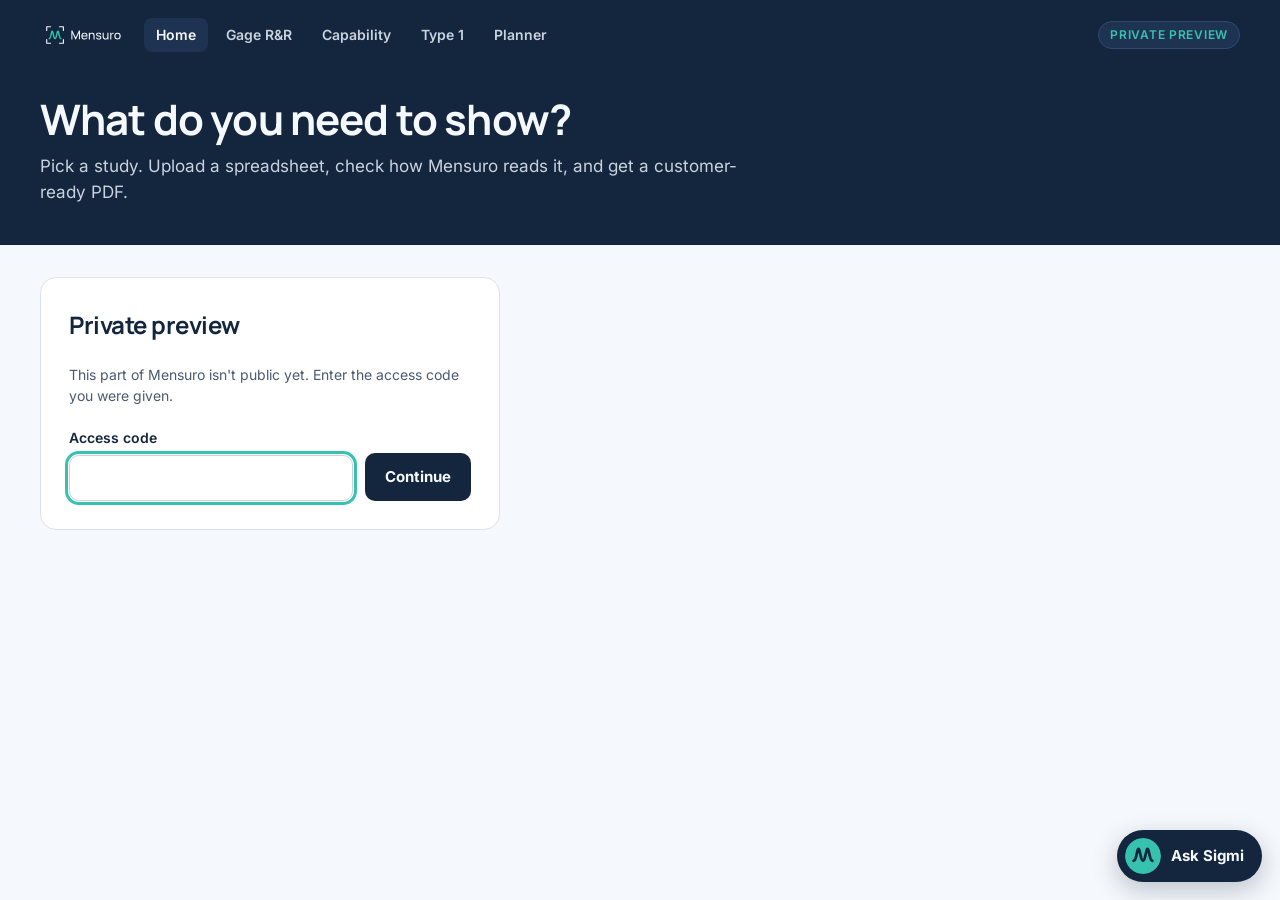
==== app/index.html @ b8ee67cf "Add the app home page and the Sigmi preview (still private) - /app/ home: the access code once, then" ====
<!doctype html>
<html lang="en">
<head>
<meta charset="utf-8">
<meta name="viewport" content="width=device-width, initial-scale=1, viewport-fit=cover">
<meta name="robots" content="noindex, nofollow">
<title>Run a study · Mensuro preview</title>
<meta name="theme-color" content="#14263D">
<link rel="icon" href="../assets/mensuro-favicon.svg" type="image/svg+xml">
<link rel="icon" href="../assets/favicon-32.png" sizes="32x32" type="image/png">
<link rel="stylesheet" href="../assets/fonts.css?v=20261027a">
<link rel="stylesheet" href="app.css?v=20261031a">
</head>
<body data-tool="home">

<div class="band band-ink">
  <div class="wrap">
    <header class="app-top">
      <div class="row" style="gap:18px">
        <a class="brand" href="../index.html" aria-label="Mensuro home"><img src="../assets/mensuro-lockup-dark-bg.svg" alt="Mensuro" width="423" height="148"></a>
        <nav class="app-nav" aria-label="Studies"><a href="./" aria-current="page">Home</a><a href="gage-rr.html">Gage R&amp;R</a><a href="capability.html">Capability</a><a href="type1.html">Type 1</a><a href="planner.html">Planner</a></nav>
      </div>
      <div class="right">
        <span class="badge">Private preview</span>
        <button type="button" class="linklike" id="forget" hidden>Sign out</button>
      </div>
    </header>
    <div class="hub-hero">
      <h1>What do you need to show?</h1>
      <p>Pick a study. Upload a spreadsheet, check how Mensuro reads it, and get a customer-ready PDF.</p>
    </div>
  </div>
</div>

<main class="band band-paper">
  <div class="wrap app-main">

    <section class="panel gate" id="gate" aria-labelledby="gate-title" hidden>
      <h2 id="gate-title">Private preview</h2>
      <p class="hint">This part of Mensuro isn't public yet. Enter the access code you were given.</p>
      <form id="gate-form" class="row" novalidate>
        <div class="field" style="flex: 1 1 220px">
          <label for="code">Access code</label>
          <input id="code" name="code" type="password" autocomplete="current-password" required>
        </div>
        <button class="btn btn-dark" type="submit" style="align-self: flex-end">Continue</button>
      </form>
      <p class="error-box" id="gate-error" role="alert" hidden></p>
    </section>

    <div class="hub" id="hub" hidden>
      <a class="hub-card" href="gage-rr.html">
        <span class="hub-icon" aria-hidden="true"><svg viewBox="0 0 24 24" fill="none" stroke="currentColor" stroke-width="1.7" stroke-linecap="round" stroke-linejoin="round"><path d="M3 21V9"/><path d="M8 21V5"/><path d="M13 21v-7"/><path d="M18 21V3"/><path d="M2 21h20"/></svg></span>
        <span class="hub-k">Gage R&amp;R</span>
        <b>Is my measurement system good enough?</b>
        <span class="hub-d">Parts × operators × trials. %GRR, ndc and the AIAG verdict. Recheck a reused study at another part's tolerance.</span>
        <span class="hub-go">Start a Gage R&amp;R →</span>
      </a>
      <a class="hub-card" href="capability.html">
        <span class="hub-icon" aria-hidden="true"><svg viewBox="0 0 24 24" fill="none" stroke="currentColor" stroke-width="1.7" stroke-linecap="round" stroke-linejoin="round"><path d="M4 4v16"/><path d="M20 4v16"/><path d="M6 19c2.5 0 3-12 6-12s3.5 12 6 12"/></svg></span>
        <span class="hub-k">Capability</span>
        <b>Is my process capable?</b>
        <span class="hub-d">Cp, Cpk, Pp and Ppk with the PPAP verdict, stability chart and normality check. Per cavity for multi-cavity tools.</span>
        <span class="hub-go">Start a capability study →</span>
      </a>
      <a class="hub-card" href="type1.html">
        <span class="hub-icon" aria-hidden="true"><svg viewBox="0 0 24 24" fill="none" stroke="currentColor" stroke-width="1.7" stroke-linecap="round" stroke-linejoin="round"><circle cx="12" cy="12" r="8"/><circle cx="12" cy="12" r="3"/><path d="M12 2v3M12 19v3M2 12h3M19 12h3"/></svg></span>
        <span class="hub-k">Type 1 gage study</span>
        <b>Does my gage read a reference part correctly?</b>
        <span class="hub-d">Repeated readings of one calibrated part. Cg, Cgk, bias and resolution, per Bosch Booklet No. 10.</span>
        <span class="hub-go">Start a Type 1 study →</span>
      </a>
      <a class="hub-card plan" href="planner.html">
        <span class="hub-icon" aria-hidden="true"><svg viewBox="0 0 24 24" fill="none" stroke="currentColor" stroke-width="1.7" stroke-linecap="round" stroke-linejoin="round"><rect x="4" y="3" width="16" height="18" rx="2"/><path d="M8 8h8M8 12h8M8 16h5"/></svg></span>
        <span class="hub-k">Study planner</span>
        <b>Help me design a study.</b>
        <span class="hub-d">Requirements and sample sizes for each study, with the source for every number. Nothing to upload.</span>
        <span class="hub-go">Plan a study →</span>
      </a>
    </div>

    <div class="hub-foot" id="hub-foot" hidden>
      <p class="privacy-note">
        <svg width="16" height="16" viewBox="0 0 24 24" fill="none" stroke="currentColor" stroke-width="2" stroke-linecap="round" stroke-linejoin="round" aria-hidden="true"><rect x="4" y="10" width="16" height="11" rx="2"/><path d="M8 10V7a4 4 0 0 1 8 0v3"/></svg>
        <span>Files are analysed in memory and discarded as soon as the answer comes back. Nothing is saved. Every study has sample data if you want to try it first.</span>
      </p>
      <p class="hint">Every calculation is checked against published reference examples. <a href="../validation.html">How we validate</a></p>
    </div>

    <!-- Netlify detects this form at deploy time; sigmi.js posts to it. Only the typed question is sent. -->
    <form name="sigmi-questions" data-netlify="true" netlify-honeypot="company-website" hidden>
      <input type="hidden" name="form-name" value="sigmi-questions">
      <input name="question"><input name="page"><input name="company-website">
    </form>

  </div>
</main>

<script src="app-config.js?v=20261029a"></script>
<script src="hub.js?v=20261031a"></script>
<script src="sigmi.js?v=20261031a"></script>
</body>
</html>
---- assets/fonts.css ----
/* Self-hosted fonts (SIL Open Font License; see fonts/LICENSE-*.txt). No third-party font requests. */
@font-face { font-family: 'Inter'; font-style: normal; font-weight: 400; font-display: swap; src: url(fonts/inter-latin-400-normal.woff2) format('woff2'); }
@font-face { font-family: 'Inter'; font-style: normal; font-weight: 500; font-display: swap; src: url(fonts/inter-latin-500-normal.woff2) format('woff2'); }
@font-face { font-family: 'Inter'; font-style: normal; font-weight: 600; font-display: swap; src: url(fonts/inter-latin-600-normal.woff2) format('woff2'); }
@font-face { font-family: 'Inter'; font-style: normal; font-weight: 700; font-display: swap; src: url(fonts/inter-latin-700-normal.woff2) format('woff2'); }
@font-face { font-family: 'Inter'; font-style: italic; font-weight: 400; font-display: swap; src: url(fonts/inter-latin-400-italic.woff2) format('woff2'); }
@font-face { font-family: 'Manrope'; font-style: normal; font-weight: 500; font-display: swap; src: url(fonts/manrope-latin-500-normal.woff2) format('woff2'); }
@font-face { font-family: 'Manrope'; font-style: normal; font-weight: 600; font-display: swap; src: url(fonts/manrope-latin-600-normal.woff2) format('woff2'); }
@font-face { font-family: 'Manrope'; font-style: normal; font-weight: 700; font-display: swap; src: url(fonts/manrope-latin-700-normal.woff2) format('woff2'); }
---- app/app.css ----
/* Mensuro app (private preview). Self-contained: brand tokens and base styles are copied
   from assets/site.css so the marketing styles can't leak into the app. */
:root {
  --ink: #14263D; --ink-2: #1E3352; --ink-3: #22385A; --ink-line: #2E4A70;
  --teal: #36C2AE; --teal-deep: #237E71; --teal-tint: #E6F3F1;
  --paper: #F5F8FC; --white: #FFFFFF; --text: #14263D; --muted: #4A5A70; --line: #DDE3EA;
  --on-dark: #F5F8FC; --on-dark-2: #C9D3E0; --on-dark-3: #A9B6C8;
  --pass: #1E7A46; --cond: #8A5A00; --cond-tint: #FBF1DC;
  --display: 'Manrope', 'Segoe UI', system-ui, sans-serif;
  --body: 'Inter', 'Segoe UI', system-ui, -apple-system, sans-serif;
  --gutter-l: max(16px, env(safe-area-inset-left, 0px));
  --gutter-r: max(16px, env(safe-area-inset-right, 0px));
}
* { box-sizing: border-box; }
body { margin: 0; background: var(--paper); color: var(--text); font-family: var(--body); font-size: 16px; line-height: 1.55; -webkit-font-smoothing: antialiased; }
img { max-width: 100%; height: auto; display: block; }
a { color: var(--teal-deep); }
a:focus-visible, button:focus-visible, input:focus-visible, select:focus-visible, summary:focus-visible { outline: 3px solid var(--teal); outline-offset: 2px; }
h1, h2, h3 { font-family: var(--display); letter-spacing: -0.02em; text-wrap: balance; margin: 0; }
h2:focus { outline: none; }
p { margin: 0; }
.band { padding-left: var(--gutter-l); padding-right: var(--gutter-r); }
.band-ink { background: var(--ink); color: var(--on-dark); }
.band-paper { background: var(--paper); }
.wrap { max-width: 1200px; margin: 0 auto; }
.eyebrow { font-size: 13px; font-weight: 600; letter-spacing: 0.08em; text-transform: uppercase; color: var(--teal-deep); }
.lede { font-size: 18px; color: var(--muted); max-width: 680px; }
.head { display: flex; flex-direction: column; gap: 10px; }
.btn { height: 56px; padding: 0 24px; border-radius: 10px; border: 0; background: var(--teal); color: var(--ink); font: inherit; font-weight: 700; font-size: 16px; display: inline-flex; align-items: center; justify-content: center; gap: 8px; cursor: pointer; text-decoration: none; }
.btn:hover { background: #4FD0BD; }


.app-top { display: flex; align-items: center; justify-content: space-between; gap: 16px; padding-block: 18px; flex-wrap: wrap; }
.app-top .brand { display: flex; align-items: center; gap: 14px; text-decoration: none; color: var(--on-dark); }
.app-top .brand img { height: 30px; width: auto; }
.app-top .brand span { font-family: var(--display); font-weight: 700; font-size: 17px; padding-left: 14px; border-left: 1px solid var(--ink-line); }
.badge { font-size: 12px; font-weight: 600; letter-spacing: 0.06em; text-transform: uppercase; color: var(--teal); border: 1px solid var(--ink-line); background: var(--ink-2); border-radius: 20px; padding: 4px 11px; }
.app-top .right { display: flex; align-items: center; gap: 14px; }
.linklike { background: none; border: 0; padding: 0; font: inherit; font-size: 14px; color: var(--on-dark-2); text-decoration: underline; cursor: pointer; }
.app-main .linklike { color: var(--teal-deep); }

/* stepper */
.stepper { display: flex; gap: 6px; list-style: none; margin: 0; padding: 0 0 22px; counter-reset: step; overflow-x: auto; }
.stepper li { flex: 1 1 0; min-width: 0; display: flex; align-items: center; gap: 10px; padding: 10px 12px; border-radius: 10px; color: var(--on-dark-3); font-size: 14px; font-weight: 600; white-space: nowrap; }
.stepper li::before { counter-increment: step; content: counter(step); flex: none; width: 26px; height: 26px; border-radius: 50%; display: grid; place-items: center; font-size: 13px; border: 1.5px solid var(--ink-line); }
.stepper li.done { color: var(--on-dark-2); }
.stepper li.done::before { content: "✓"; background: var(--teal-deep); border-color: var(--teal-deep); color: var(--white); }
.stepper li.current { color: var(--on-dark); background: var(--ink-2); }
.stepper li.current::before { background: var(--teal); border-color: var(--teal); color: var(--ink); }
@media (max-width: 640px) { .stepper li span { display: none; } .stepper li.current span { display: inline; } .stepper li { flex: none; } .stepper li.current { flex: 1 1 auto; } }

.app-main { padding-block: 32px 72px; display: flex; flex-direction: column; gap: 24px; }
.panel { background: var(--white); border: 1px solid var(--line); border-radius: 16px; padding: 28px; display: flex; flex-direction: column; gap: 20px; min-width: 0; }
@media (max-width: 640px) { .panel { padding: 20px 16px; border-radius: 12px; } }
.panel h2 { font-size: 24px; font-weight: 700; }
.panel h3 { font-size: 18px; font-weight: 700; }
.chart h3 { font-size: 15px; font-weight: 700; }
.panel .lede { font-size: 16px; }
.row { display: flex; gap: 12px; flex-wrap: wrap; align-items: center; }
.spread { justify-content: space-between; }
.hint { font-size: 14px; color: var(--muted); }
.hint b { color: var(--text); font-weight: 600; }
.app-main .btn { height: 48px; font-size: 15px; padding: 0 20px; }
.btn-dark { background: var(--ink); color: var(--on-dark); }
.btn-dark:hover { background: var(--ink-3); }
.btn-ghost { background: var(--white); color: var(--text); border: 1px solid var(--line); }
.btn-ghost:hover { background: var(--paper); }
.btn[disabled] { opacity: 0.45; cursor: not-allowed; }
.error-box { border: 1px solid #F0B4AD; background: #FCE8E6; color: #7A1A10; border-radius: 10px; padding: 12px 14px; font-size: 15px; }
.error-box b { color: #B42318; }
.ok-box { border: 1px solid #A8D5BA; background: #E4F2EA; color: #14432A; border-radius: 10px; padding: 12px 14px; font-size: 15px; }
[hidden] { display: none !important; }

/* access gate */
.gate { max-width: 460px; }
.field { display: flex; flex-direction: column; gap: 6px; min-width: 0; }
.field label, .field .label { font-size: 14px; font-weight: 600; }
.field input, .field select { height: 46px; border-radius: 10px; border: 1px solid #C9D3E0; background: var(--white); font: inherit; font-size: 15px; padding: 0 14px; color: var(--text); min-width: 0; }
.field input:focus-visible, .field select:focus-visible, .field textarea:focus-visible { outline: 3px solid var(--teal); outline-offset: 1px; }
.field textarea { border-radius: 10px; border: 1px solid #C9D3E0; background: var(--white); font: inherit; font-size: 15px; line-height: 1.5; padding: 10px 14px; color: var(--text); min-width: 0; resize: vertical; min-height: 84px; }
.span-all { grid-column: 1 / -1; }
.field small { font-size: 13px; color: var(--muted); }

/* upload */
.drop { border: 2px dashed #B9C6D6; border-radius: 14px; background: var(--paper); padding: 44px 20px; display: flex; flex-direction: column; align-items: center; gap: 12px; text-align: center; transition: background .15s, border-color .15s; }
.drop.over { border-color: var(--teal-deep); background: var(--teal-tint); }
.drop svg { color: var(--teal-deep); }
.drop strong { font-family: var(--display); font-size: 20px; }
.drop input[type=file] { position: absolute; width: 1px; height: 1px; opacity: 0; pointer-events: none; }
.samples { display: flex; gap: 10px; flex-wrap: wrap; align-items: center; font-size: 14px; color: var(--muted); }
.chip-btn { border: 1px solid var(--line); background: var(--white); border-radius: 20px; padding: 7px 14px; font: inherit; font-size: 14px; font-weight: 600; color: var(--teal-deep); cursor: pointer; }
.chip-btn:hover { border-color: var(--teal-deep); }
.privacy-note { display: flex; gap: 10px; align-items: flex-start; font-size: 14px; color: var(--muted); }
.privacy-note svg { flex: none; margin-top: 2px; color: var(--teal-deep); }
.busy { display: inline-flex; align-items: center; gap: 10px; font-size: 15px; color: var(--muted); }
.busy::before { content: ""; width: 16px; height: 16px; border-radius: 50%; border: 2px solid var(--line); border-top-color: var(--teal-deep); animation: spin .8s linear infinite; }
@keyframes spin { to { transform: rotate(360deg); } }
@media (prefers-reduced-motion: reduce) { .busy::before { animation: none; } }

/* mapping */
.filebar { display: flex; gap: 10px 22px; flex-wrap: wrap; align-items: center; font-size: 14px; color: var(--muted); }
.filebar .name { font-weight: 600; color: var(--text); font-size: 15px; display: inline-flex; gap: 8px; align-items: center; }
.layouts { display: grid; grid-template-columns: 1fr 1fr; gap: 12px; }
@media (max-width: 720px) { .layouts { grid-template-columns: 1fr; } }
.layout-opt { position: relative; display: flex; gap: 14px; align-items: center; border: 1.5px solid var(--line); border-radius: 12px; padding: 14px 16px; cursor: pointer; background: var(--white); }
.layout-opt:hover { border-color: #B9C6D6; }
.layout-opt input { position: absolute; opacity: 0; }
.layout-opt:has(input:checked) { border-color: var(--teal-deep); background: var(--teal-tint); box-shadow: inset 0 0 0 1px var(--teal-deep); }
.layout-opt:has(input:focus-visible) { outline: 3px solid var(--teal); outline-offset: 2px; }
.layout-opt b { display: block; font-size: 15px; }
.layout-opt span { font-size: 13.5px; color: var(--muted); }
.mini { flex: none; display: grid; gap: 2px; padding: 5px; background: var(--white); border: 1px solid var(--line); border-radius: 6px; }
.mini i { width: 9px; height: 7px; border-radius: 1.5px; background: #DDE3EA; }
.mini.long { grid-template-columns: repeat(4, 9px); }
.mini.wide { grid-template-columns: repeat(7, 9px); }
.mini i.p { background: var(--role-part); } .mini i.o { background: var(--role-operator); } .mini i.t { background: var(--role-trial); } .mini i.v { background: var(--role-value); }

:root { --role-part: #237E71; --role-operator: #3B6FB6; --role-trial: #7B6A9E; --role-value: #14263D;
        --tint-part: #E3F2EF; --tint-operator: #E6EEF8; --tint-trial: #EFECF5; --tint-value: #E9EDF2; }
.palette { display: flex; gap: 10px; flex-wrap: wrap; align-items: center; }
.palette .hint { margin-right: 4px; }
.role { --c: var(--role-value); display: inline-flex; align-items: center; gap: 7px; height: 34px; padding: 0 13px 0 10px; border-radius: 17px; border: 0; background: var(--c); color: var(--white); font: inherit; font-size: 14px; font-weight: 600; cursor: grab; touch-action: none; user-select: none; }
.role::before { content: ""; width: 10px; height: 10px; border-radius: 3px; background: rgba(255,255,255,.85); }
.role[data-role=part] { --c: var(--role-part); } .role[data-role=operator] { --c: var(--role-operator); } .role[data-role=trial] { --c: var(--role-trial); } .role[data-role=value] { --c: var(--role-value); }
.role.armed { box-shadow: 0 0 0 3px var(--white), 0 0 0 5px var(--c); }
.role.placed::after { content: "✓"; font-size: 12px; margin-left: 1px; }
.role .opt { font-weight: 500; opacity: .8; font-size: 12.5px; }
.ghost { position: fixed; z-index: 50; pointer-events: none; transform: translate(-50%, -60%) rotate(-3deg); box-shadow: 0 10px 24px rgba(20,38,61,.28); }
body.dragging, body.dragging * { cursor: grabbing !important; }

.map-grid { display: grid; grid-template-columns: minmax(0, 1fr) 320px; gap: 20px; align-items: start; }
@media (max-width: 980px) { .map-grid { grid-template-columns: 1fr; } }
.table-wrap { overflow: auto; max-height: 520px; border: 1px solid var(--line); border-radius: 12px; background: var(--white); }
table.preview { border-collapse: separate; border-spacing: 0; font-size: 13.5px; font-variant-numeric: tabular-nums; min-width: 100%; }
table.preview th, table.preview td { padding: 7px 12px; border-bottom: 1px solid #EDF1F5; border-right: 1px solid #EDF1F5; white-space: nowrap; text-align: left; }
table.preview td.n { text-align: right; }
table.preview td.rn, table.preview th.rn { position: sticky; left: 0; z-index: 1; background: var(--paper); color: var(--muted); font-size: 12px; text-align: right; min-width: 44px; }
table.preview thead th { position: sticky; top: 0; z-index: 2; background: var(--white); vertical-align: top; padding: 10px 10px 10px; border-bottom: 1px solid var(--line); min-width: 132px; }
table.preview thead th.rn { z-index: 3; }
.colhead { display: flex; flex-direction: column; gap: 7px; }
.colhead .cn { display: flex; gap: 6px; align-items: baseline; font-weight: 600; font-size: 13.5px; }
.colhead .cn em { font-style: normal; color: var(--muted); font-weight: 500; font-size: 11.5px; }
.colhead select, .colhead input { height: 32px; border-radius: 8px; border: 1px solid #C9D3E0; font: inherit; font-size: 13px; padding: 0 8px; background: var(--white); color: var(--text); min-width: 0; }
.colhead .pair { display: grid; grid-template-columns: 1fr 64px; gap: 6px; }
.colhead label.use { display: flex; gap: 6px; align-items: center; font-size: 12.5px; color: var(--muted); font-weight: 500; }
th.drop-target { box-shadow: inset 0 0 0 2px var(--teal); }
th.drop-hover { background: var(--teal-tint) !important; }
body.arming th.droppable { cursor: copy; }
th[data-r=part], td[data-r=part] { background: var(--tint-part); } th[data-r=part] { box-shadow: inset 0 3px 0 var(--role-part); }
th[data-r=operator], td[data-r=operator] { background: var(--tint-operator); } th[data-r=operator] { box-shadow: inset 0 3px 0 var(--role-operator); }
th[data-r=trial], td[data-r=trial] { background: var(--tint-trial); } th[data-r=trial] { box-shadow: inset 0 3px 0 var(--role-trial); }
th[data-r=value], td[data-r=value] { background: #F1F4F8; } th[data-r=value] { box-shadow: inset 0 3px 0 var(--role-value); }
td.bad { color: #B42318; font-weight: 600; }
td.skip { color: #9AA7B8; text-decoration: line-through; }
.more-rows { font-size: 13px; color: var(--muted); padding: 10px 12px; }

.mcheck { position: sticky; top: 16px; border: 1px solid var(--line); border-radius: 12px; padding: 18px; display: flex; flex-direction: column; gap: 14px; background: var(--paper); }
.mcheck .big { font-family: var(--display); font-weight: 700; font-size: 22px; line-height: 1.2; font-variant-numeric: tabular-nums; }
.mcheck .big small { display: block; font-family: var(--body); font-size: 13px; font-weight: 500; color: var(--muted); margin-top: 4px; }
.mcheck ul { list-style: none; margin: 0; padding: 0; display: flex; flex-direction: column; gap: 9px; font-size: 14px; }
.mcheck li { display: grid; grid-template-columns: 20px 1fr; gap: 6px; align-items: start; }
.mcheck li::before { content: "✓"; font-weight: 700; color: #1E7A46; }
.mcheck li.warn::before { content: "!"; color: #8A5A00; text-align: center; }
.mcheck li.err::before { content: "✕"; color: #B42318; }
.mcheck li.todo::before { content: "○"; color: var(--muted); }
.readout { font-size: 13px; color: var(--muted); border-top: 1px solid var(--line); padding-top: 12px; display: flex; flex-direction: column; gap: 4px; font-variant-numeric: tabular-nums; }
.readout b { color: var(--text); font-weight: 600; }
.ops { display: flex; flex-direction: column; gap: 8px; }
.ops .op { display: grid; grid-template-columns: 70px 1fr; gap: 8px; align-items: center; font-size: 13.5px; }
.ops .op input { height: 34px; border-radius: 8px; border: 1px solid #C9D3E0; font: inherit; font-size: 14px; padding: 0 10px; min-width: 0; }

/* settings */
.methods { display: grid; grid-template-columns: 1fr 1fr; gap: 12px; }
@media (max-width: 720px) { .methods { grid-template-columns: 1fr; } }
.method { position: relative; border: 1.5px solid var(--line); border-radius: 12px; padding: 16px; cursor: pointer; display: flex; flex-direction: column; gap: 4px; }
.method input { position: absolute; opacity: 0; }
.method:has(input:checked) { border-color: var(--teal-deep); background: var(--teal-tint); box-shadow: inset 0 0 0 1px var(--teal-deep); }
.method:has(input:focus-visible) { outline: 3px solid var(--teal); outline-offset: 2px; }
.method b { font-size: 15.5px; } .method b em { font-style: normal; font-size: 12px; font-weight: 600; color: var(--teal-deep); margin-left: 6px; }
.method span { font-size: 14px; color: var(--muted); }
.spec { display: grid; grid-template-columns: repeat(3, minmax(0, 1fr)); gap: 12px; max-width: 640px; }
@media (max-width: 560px) { .spec { grid-template-columns: 1fr 1fr; } }
.seg { display: inline-flex; border: 1px solid var(--line); border-radius: 10px; padding: 3px; background: var(--paper); }
.seg label { padding: 7px 12px; border-radius: 7px; font-size: 14px; font-weight: 600; color: var(--muted); cursor: pointer; }
.seg input { position: absolute; opacity: 0; }
.seg label:has(input:checked) { background: var(--white); color: var(--text); box-shadow: 0 1px 2px rgba(20,38,61,.12); }
.seg label:has(input:focus-visible) { outline: 3px solid var(--teal); }

/* results */
.verdict { display: grid; grid-template-columns: minmax(0, 1fr) auto; gap: 18px 28px; align-items: center; border-radius: 14px; padding: 22px 24px; }
@media (max-width: 640px) { .verdict { grid-template-columns: 1fr; } }
.verdict.acceptable { background: #E4F2EA; border: 1px solid #A8D5BA; }
.verdict.conditional { background: #FBF1DC; border: 1px solid #E9CF95; }
.verdict.not_acceptable { background: #FCE8E6; border: 1px solid #F0B4AD; }
.pill { display: inline-block; color: var(--white); font-size: 13px; font-weight: 700; letter-spacing: 0.08em; text-transform: uppercase; padding: 7px 12px; border-radius: 7px; }
.pill.acceptable { background: #1E7A46; } .pill.conditional { background: #8A5A00; } .pill.not_acceptable { background: #B42318; }
.verdict ul { margin: 10px 0 0; padding-left: 18px; display: flex; flex-direction: column; gap: 4px; font-size: 15.5px; }
.verdict .headline { text-align: right; } @media (max-width: 640px) { .verdict .headline { text-align: left; } }
.verdict .headline .v { font-family: var(--display); font-weight: 700; font-size: 44px; line-height: 1; font-variant-numeric: tabular-nums; }
.verdict .headline small { display: block; font-size: 13px; color: var(--muted); margin-top: 6px; }
.verdict.acceptable .v { color: #1E7A46; } .verdict.conditional .v { color: #8A5A00; } .verdict.not_acceptable .v { color: #B42318; }
.kpis { display: grid; grid-template-columns: repeat(4, minmax(0, 1fr)); gap: 12px; }
@media (max-width: 820px) { .kpis { grid-template-columns: 1fr 1fr; } }
.kpi { border: 1px solid var(--line); border-radius: 12px; padding: 14px 16px; }
.kpi .k { font-size: 12px; font-weight: 600; letter-spacing: 0.06em; text-transform: uppercase; color: var(--muted); }
.kpi .v { font-family: var(--display); font-weight: 700; font-size: 28px; margin-top: 4px; font-variant-numeric: tabular-nums; }
.kpi .s { font-size: 13px; color: var(--muted); }
.charts2 { display: grid; grid-template-columns: 1fr 1fr; gap: 16px; }
@media (max-width: 900px) { .charts2 { grid-template-columns: 1fr; } }
.chart { border: 1px solid var(--line); border-radius: 12px; padding: 16px; display: flex; flex-direction: column; gap: 8px; min-width: 0; }
.chart svg.plot { width: 100%; height: auto; display: block; overflow: visible; }
.chart .legend svg { flex: none; }
.chart .legend { display: flex; flex-wrap: wrap; gap: 6px 14px; font-size: 13px; color: var(--muted); }
.chart .legend span { display: inline-flex; align-items: center; gap: 6px; }
.chart .note { font-size: 13.5px; color: var(--muted); }
.axis text, .tick { font-family: var(--body); font-size: 12px; fill: #4A5A70; }
table.num { width: 100%; border-collapse: collapse; font-size: 14px; font-variant-numeric: tabular-nums; }
table.num th, table.num td { padding: 8px 10px; text-align: right; border-bottom: 1px solid var(--line); white-space: nowrap; }
table.num th:first-child, table.num td:first-child { text-align: left; }
table.num thead th { font-size: 12.5px; color: var(--muted); font-weight: 600; border-bottom: 1.5px solid var(--ink); }
table.num tr.hl td { background: var(--cond-tint); font-weight: 700; }
table.num tr.sub td:first-child { padding-left: 24px; color: var(--muted); }
table.num tr.sub2 td:first-child { padding-left: 40px; color: var(--muted); font-size: 13px; }
table.num tr.total td { font-weight: 700; border-top: 1.5px solid var(--ink); border-bottom: 0; }
.scroll-x { overflow-x: auto; }
dl.receipt { display: grid; grid-template-columns: 200px 1fr; gap: 8px 16px; margin: 0; font-size: 14.5px; }
@media (max-width: 560px) { dl.receipt { grid-template-columns: 1fr; gap: 2px; } dl.receipt dd { margin-bottom: 8px; } }
dl.receipt dt { color: var(--muted); }
dl.receipt dd { margin: 0; color: var(--text); }
.soon { font-size: 13px; color: var(--muted); }

/* report form */
.report-grid { display: grid; grid-template-columns: repeat(3, minmax(0, 1fr)); gap: 14px; }
@media (max-width: 820px) { .report-grid { grid-template-columns: 1fr 1fr; } }
@media (max-width: 520px) { .report-grid { grid-template-columns: 1fr; } }
.report-grid .logo-field { grid-column: span 2; }
@media (max-width: 520px) { .report-grid .logo-field { grid-column: auto; } }
.field .label { font-size: 14px; font-weight: 600; }
.app-main .btn.btn-sm { height: 40px; font-size: 14px; padding: 0 14px; }
.visually-hidden { position: absolute; width: 1px; height: 1px; padding: 0; margin: -1px; overflow: hidden; clip: rect(0 0 0 0); white-space: nowrap; border: 0; }
.inline-select { height: 34px; border-radius: 8px; border: 1px solid #C9D3E0; font: inherit; font-size: 14px; padding: 0 8px; background: var(--white); color: var(--text); }
.app-nav { display: flex; gap: 6px; flex-wrap: wrap; }
.app-nav a { color: var(--on-dark-2); text-decoration: none; font-size: 14px; font-weight: 600; padding: 6px 12px; border-radius: 8px; }
.app-nav a:hover { color: var(--on-dark); background: var(--ink-2); }
.app-nav a[aria-current="page"] { color: var(--on-dark); background: var(--ink-2); }
.group-size { display: inline-flex; align-items: center; gap: 8px; font-size: 14px; }
.group-size input { width: 64px; height: 34px; border-radius: 8px; border: 1px solid #C9D3E0; font: inherit; font-size: 14px; padding: 0 8px; }

/* ------------------------------------------------------------------ motion
   Short, purposeful, and off for anyone who asks for reduced motion. */
@keyframes m-in-fwd { from { opacity: 0; transform: translateX(28px); } to { opacity: 1; transform: none; } }
@keyframes m-in-back { from { opacity: 0; transform: translateX(-28px); } to { opacity: 1; transform: none; } }
@keyframes m-rise { from { opacity: 0; transform: translateY(14px); } to { opacity: 1; transform: none; } }
@keyframes m-fade { from { opacity: 0; } to { opacity: 1; } }
@keyframes m-pop { 0% { transform: scale(.55); } 60% { transform: scale(1.15); } 100% { transform: scale(1); } }
@keyframes m-growY { from { transform: scaleY(0); } to { transform: scaleY(1); } }
@keyframes m-growX { from { transform: scaleX(0); } to { transform: scaleX(1); } }
@keyframes m-draw { from { stroke-dashoffset: 1; } to { stroke-dashoffset: 0; } }
@keyframes m-flash { 0% { background: #CFEDE8; box-shadow: inset 0 0 0 2px var(--teal); } 100% { } }
@keyframes m-pulse-k { 0% { transform: scale(.97); opacity: .4; } 100% { transform: none; opacity: 1; } }
@keyframes m-load { from { background-position: -45% 0; } to { background-position: 145% 0; } }

.m-enter-fwd { animation: m-in-fwd .36s cubic-bezier(.2, .8, .2, 1) both; }
.m-enter-back { animation: m-in-back .36s cubic-bezier(.2, .8, .2, 1) both; }
#s-results.m-enter-fwd, #s-results.m-enter-back { animation: none; }

.stepper li { transition: background-color .3s ease, color .3s ease; }
.stepper li::before { transition: background-color .3s ease, border-color .3s ease, color .3s ease; }
.stepper li.just-done::before { animation: m-pop .45s cubic-bezier(.2, .8, .2, 1); }

th.flash { animation: m-flash .9s ease-out; }
.mcheck .big.m-pulse { animation: m-pulse-k .35s ease-out; }

.panel { position: relative; }
.panel.loading::before { content: ""; position: absolute; top: 0; left: 14px; right: 14px; height: 3px; border-radius: 0 0 3px 3px;
  background: linear-gradient(90deg, transparent, var(--teal), transparent) no-repeat; background-size: 45% 100%; animation: m-load 1.1s linear infinite; }

/* results: sections rise in turn, charts draw themselves once */
#s-results.m-fresh > * { animation: m-rise .5s cubic-bezier(.2, .8, .2, 1) both; }
#s-results.m-fresh > :nth-child(2) { animation-delay: .07s; }
#s-results.m-fresh > :nth-child(3) { animation-delay: .14s; }
#s-results.m-fresh > :nth-child(4) { animation-delay: .21s; }
#s-results.m-fresh > :nth-child(n+5) { animation-delay: .28s; }
#s-results.m-fresh .verdict .pill { animation: m-pop .5s .18s cubic-bezier(.2, .8, .2, 1) both; }
#s-results.m-fresh .verdict .headline { animation: m-rise .5s .22s cubic-bezier(.2, .8, .2, 1) both; }
#s-results.m-fresh .kpi { animation: m-rise .45s cubic-bezier(.2, .8, .2, 1) both; }
#s-results.m-fresh .kpi:nth-child(1) { animation-delay: .2s; } #s-results.m-fresh .kpi:nth-child(2) { animation-delay: .25s; }
#s-results.m-fresh .kpi:nth-child(3) { animation-delay: .3s; } #s-results.m-fresh .kpi:nth-child(4) { animation-delay: .35s; }
#s-results.m-fresh svg.plot .bar { transform-box: fill-box; transform-origin: 50% 100%; animation: m-growY .65s cubic-bezier(.2, .8, .2, 1) both; animation-delay: calc(.3s + var(--i, 0) * 18ms); }
#s-results.m-fresh svg.plot .hbar { transform-box: fill-box; transform-origin: 0 50%; animation: m-growX .7s cubic-bezier(.2, .8, .2, 1) both; animation-delay: calc(.3s + var(--i, 0) * 45ms); }
#s-results.m-fresh svg.plot .draw { stroke-dasharray: 1; animation: m-draw 1.1s .35s cubic-bezier(.4, 0, .2, 1) both; }

.btn { transition: background-color .15s ease, box-shadow .15s ease, transform .12s ease; }
.btn:not([disabled]):hover { box-shadow: 0 4px 14px rgba(20, 38, 61, .14); }
.btn:not([disabled]):active { transform: translateY(1px) scale(.985); box-shadow: none; }
.role { transition: box-shadow .15s ease, transform .12s ease; }
.role:active { transform: scale(.96); }
.layout-opt, .method, .chip-btn { transition: border-color .2s ease, background-color .2s ease, box-shadow .2s ease; }

@media (prefers-reduced-motion: reduce) {
  .m-enter-fwd, .m-enter-back, .stepper li.just-done::before, th.flash, .mcheck .big.m-pulse,
  #s-results.m-fresh *, #s-results.m-fresh > * { animation: none !important; }
  .panel.loading::before { animation: none; background-position: 50% 0; }
  .btn, .role, .stepper li, .stepper li::before, .layout-opt, .method, .chip-btn { transition: none; }
}

/* Type 1 */
details.more summary { cursor: pointer; font-size: 14px; font-weight: 600; color: var(--teal-deep); width: fit-content; }
details.more summary:focus-visible { outline: 3px solid var(--teal); outline-offset: 2px; border-radius: 4px; }
.verdict.info { background: #EEF3F8; border: 1px solid #C9D3E0; }
.pill.info { background: var(--ink); }
.field small { font-size: 12.5px; color: var(--muted); }

/* ---- reusing a Gage R&R for another part */
.reuse-grid { display: grid; grid-template-columns: repeat(3, minmax(0, 1fr)); gap: 14px; }
@media (max-width: 820px) { .reuse-grid { grid-template-columns: 1fr 1fr; } }
@media (max-width: 520px) { .reuse-grid { grid-template-columns: 1fr; } }
.reuse-spec { border: 0; padding: 0; margin: 0; display: flex; flex-direction: column; gap: 12px; min-width: 0; }
.reuse-spec legend { font-weight: 700; margin-bottom: 10px; }
.cmp-row { display: grid; grid-template-columns: minmax(0, 1fr) auto minmax(0, 1fr); gap: 12px; align-items: stretch; }
@media (max-width: 640px) { .cmp-row { grid-template-columns: 1fr; } .cmp-arrow { transform: rotate(90deg); justify-self: center; } }
.cmp { border-radius: 12px; padding: 16px 18px; display: flex; flex-direction: column; gap: 4px; align-items: flex-start; }
.cmp.acceptable { background: #E4F2EA; border: 1px solid #A8D5BA; }
.cmp.conditional { background: #FBF1DC; border: 1px solid #E9CF95; }
.cmp.not_acceptable { background: #FCE8E6; border: 1px solid #F0B4AD; }
.cmp .k { font-size: 12px; font-weight: 600; letter-spacing: 0.06em; text-transform: uppercase; color: var(--muted); }
.cmp .t { font-size: 14px; color: var(--muted); }
.cmp .v { font-family: var(--display); font-weight: 700; font-size: 34px; line-height: 1.1; font-variant-numeric: tabular-nums; }
.cmp.acceptable .v { color: #1E7A46; } .cmp.conditional .v { color: #8A5A00; } .cmp.not_acceptable .v { color: #B42318; }
.cmp .s { font-size: 13px; color: var(--muted); margin-bottom: 6px; }
.cmp-arrow { align-self: center; font-size: 22px; color: var(--muted); }
.cmp-msg { font-weight: 600; }
.cmp-warn { color: #B42318; font-weight: 600; }
.checklist { border: 0; padding: 0; margin: 0; display: flex; flex-direction: column; min-width: 0; }
.checklist legend { font-weight: 700; margin-bottom: 8px; }
.chk { display: flex; justify-content: space-between; align-items: center; gap: 12px; padding: 10px 0; border-bottom: 1px solid var(--line); }
@media (max-width: 640px) { .chk { flex-direction: column; align-items: flex-start; } }
.seg-sm label { padding: 5px 10px; font-size: 13px; }
.seg-sm { flex: none; }
.ru-toggle { display: flex; gap: 12px; align-items: flex-start; padding: 14px 16px; border-radius: 12px; background: var(--paper); border: 1px solid var(--line); cursor: pointer; }
.ru-toggle input { width: 20px; height: 20px; margin-top: 2px; flex: none; accent-color: var(--teal-deep); }

/* ---- capability by cavity */
.role[data-role=cavity] { --c: var(--role-operator); }
.vt { display: inline-block; font-size: 12px; font-weight: 700; padding: 2px 8px; border-radius: 5px; color: var(--white); white-space: nowrap; }
.vt.acceptable { background: #1E7A46; } .vt.conditional { background: #8A5A00; } .vt.not_acceptable { background: #B42318; }
.tagl { font-size: 11px; font-weight: 700; letter-spacing: 0.06em; text-transform: uppercase; color: #8A5A00; margin-left: 6px; }

/* ---- study planner */
.src-key { display: flex; flex-wrap: wrap; gap: 8px 22px; font-size: 14px; color: var(--muted); }
.src { display: inline-block; font-size: 11px; font-weight: 700; letter-spacing: 0.06em; text-transform: uppercase; padding: 2px 7px; border-radius: 5px; color: var(--white); margin-right: 6px; vertical-align: 1px; white-space: nowrap; }
.src.aiag { background: var(--ink); } .src.ford { background: var(--teal-deep); } .src.bosch { background: #6A5A8C; } .src.gen { background: #5B6B80; }
.plan-tabs { flex-wrap: wrap; align-self: flex-start; max-width: 100%; }
.plan-tabs button { border: 0; background: transparent; padding: 8px 14px; border-radius: 7px; font: inherit; font-size: 14.5px; font-weight: 600; color: var(--muted); cursor: pointer; }
.plan-tabs button[aria-selected="true"] { background: var(--white); color: var(--text); box-shadow: 0 1px 2px rgba(20,38,61,.12); }
.plan-tabs button:focus-visible { outline: 3px solid var(--teal); outline-offset: 1px; }
.plan-grid { display: grid; grid-template-columns: minmax(0, 1fr) minmax(0, 1fr); gap: 20px; align-items: start; }
@media (max-width: 820px) { .plan-grid { grid-template-columns: 1fr; } }
.plan-in { display: flex; flex-direction: column; gap: 14px; min-width: 0; }
.plan-out { background: var(--paper); border: 1px solid var(--line); border-radius: 12px; padding: 16px 18px; min-width: 0; }
.plan-out ul { list-style: none; margin: 10px 0 0; padding: 0; display: flex; flex-direction: column; gap: 6px; font-size: 14.5px; }
.plan-out li { padding-left: 22px; position: relative; }
.plan-out li::before { content: "•"; position: absolute; left: 6px; color: var(--muted); }
.plan-out li.ok::before { content: "✓"; left: 2px; color: #1E7A46; font-weight: 700; }
.plan-out li.warn::before { content: "!"; left: 6px; color: #B42318; font-weight: 800; }
.plan-out li.warn { color: #8A2A1E; }
.pbig { display: flex; align-items: baseline; gap: 10px; }
.pbig .v { font-family: var(--display); font-weight: 700; font-size: 38px; line-height: 1; font-variant-numeric: tabular-nums; }
.pbig .k { color: var(--muted); font-weight: 600; }
table.mix { margin-top: 12px; font-size: 14px; }
table.mix caption { text-align: left; caption-side: top; padding-bottom: 4px; }
table.mix td { padding: 6px 8px; }
.rules { margin: 0; padding: 0; list-style: none; display: flex; flex-direction: column; gap: 12px; font-size: 15px; }
.rules li { padding-left: 0; line-height: 1.55; }
.cite { font-size: 12.5px; color: var(--muted); white-space: nowrap; }
.plan-next { font-weight: 600; }
.checkcard { border: 1px solid var(--line); border-left: 4px solid var(--teal-deep); border-radius: 12px; padding: 16px 20px; }
.checkcard h4 { font-family: var(--display); font-size: 16px; margin: 0 0 8px; }
.checkcard ol { margin: 0 0 8px; padding-left: 20px; display: flex; flex-direction: column; gap: 4px; }
.sources { margin: 0; padding-left: 18px; display: flex; flex-direction: column; gap: 6px; font-size: 14.5px; }
.reuse-spec .seg { align-self: flex-start; }
#ru-out { display: flex; flex-direction: column; gap: 14px; }
#ru-out:empty { display: none; }
table.mix td:first-child { white-space: normal; padding-left: 0; } table.mix { table-layout: auto; }
.src.iatf { background: #2E4A70; } .src.iso { background: #3B6FB6; }
details.cust { border: 1px dashed #C9D3E0; border-radius: 12px; padding: 12px 16px; background: var(--paper); }
details.cust summary { cursor: pointer; font-weight: 700; font-size: 15px; }
details.cust[open] summary { margin-bottom: 8px; }
details.cust .rules { margin-top: 10px; font-size: 14.5px; }
details.cust summary:focus-visible { outline: 3px solid var(--teal); outline-offset: 2px; }

/* ---- app home */
.hub-hero { padding: 26px 0 40px; max-width: 720px; }
.hub-hero h1 { font-size: clamp(30px, 4.2vw, 42px); line-height: 1.12; font-weight: 700; }
.hub-hero p { margin-top: 10px; font-size: 17px; color: var(--on-dark-2); }
.hub { display: grid; grid-template-columns: repeat(2, minmax(0, 1fr)); gap: 16px; }
@media (max-width: 720px) { .hub { grid-template-columns: 1fr; } }
.hub-card { display: flex; flex-direction: column; gap: 8px; background: var(--white); border: 1px solid var(--line); border-radius: 16px; padding: 24px; text-decoration: none; color: var(--text); transition: border-color .15s, box-shadow .15s, transform .15s; }
.hub-card:hover { border-color: var(--teal-deep); box-shadow: 0 6px 22px rgba(20,38,61,.08); transform: translateY(-2px); }
.hub-card:focus-visible { outline: 3px solid var(--teal); outline-offset: 2px; }
.hub-icon { width: 44px; height: 44px; border-radius: 12px; background: var(--teal-tint); color: var(--teal-deep); display: grid; place-items: center; }
.hub-icon svg { width: 24px; height: 24px; }
.hub-k { font-size: 12.5px; font-weight: 700; letter-spacing: 0.08em; text-transform: uppercase; color: var(--teal-deep); margin-top: 6px; }
.hub-card b { font-family: var(--display); font-size: 20px; line-height: 1.25; letter-spacing: -0.01em; }
.hub-d { font-size: 15px; color: var(--muted); }
.hub-go { margin-top: auto; padding-top: 8px; font-weight: 700; color: var(--teal-deep); }
.hub-card.plan { background: var(--paper); border-style: dashed; }
.hub-foot { display: flex; flex-direction: column; gap: 6px; }
@media (prefers-reduced-motion: reduce) { .hub-card { transition: none; } .hub-card:hover { transform: none; } }

/* ---- Sigmi preview */
.sigmi-fab { position: fixed; right: max(18px, env(safe-area-inset-right)); bottom: max(18px, env(safe-area-inset-bottom)); z-index: 50; display: flex; align-items: center; gap: 10px; height: 52px; padding: 0 18px 0 8px; border: 0; border-radius: 26px; background: var(--ink); color: var(--on-dark); font: inherit; font-weight: 700; font-size: 15px; cursor: pointer; box-shadow: 0 8px 24px rgba(20,38,61,.25); }
.sigmi-fab img { width: 36px; height: 36px; border-radius: 50%; }
.sigmi-fab:hover { background: var(--ink-2); }
.sigmi-fab:focus-visible { outline: 3px solid var(--teal); outline-offset: 3px; }
.sigmi { position: fixed; right: max(18px, env(safe-area-inset-right)); bottom: max(18px, env(safe-area-inset-bottom)); z-index: 51; width: min(400px, calc(100vw - 32px)); max-height: min(640px, calc(100vh - 36px)); display: flex; flex-direction: column; background: var(--white); border: 1px solid var(--line); border-radius: 18px; box-shadow: 0 18px 48px rgba(20,38,61,.22); overflow: hidden; }
.sigmi[hidden] { display: none; }
@media (max-width: 520px) { .sigmi { right: 8px; left: 8px; bottom: 8px; width: auto; max-height: calc(100vh - 16px); } }
.sigmi-head { display: flex; align-items: center; gap: 10px; padding: 12px 12px 12px 14px; background: var(--ink); color: var(--on-dark); }
.sigmi-head img { border-radius: 50%; }
.sigmi-head div { display: flex; flex-direction: column; line-height: 1.25; flex: 1; }
.sigmi-head b { font-family: var(--display); font-size: 16px; }
.sigmi-tag { font-size: 12px; color: var(--teal); font-weight: 600; }
.sigmi-x { width: 36px; height: 36px; border: 0; border-radius: 10px; background: transparent; color: var(--on-dark); font-size: 24px; line-height: 1; cursor: pointer; }
.sigmi-x:hover { background: var(--ink-2); }
.sigmi-x:focus-visible { outline: 3px solid var(--teal); }
.sigmi-log { flex: 1; overflow-y: auto; padding: 14px; display: flex; flex-direction: column; gap: 10px; min-height: 120px; background: var(--paper); }
.sigmi-msg { max-width: 88%; padding: 10px 13px; border-radius: 14px; font-size: 14.5px; line-height: 1.5; }
.sigmi-msg.bot { align-self: flex-start; background: var(--white); border: 1px solid var(--line); border-bottom-left-radius: 4px; }
.sigmi-msg.you { align-self: flex-end; background: var(--ink); color: var(--on-dark); border-bottom-right-radius: 4px; }
.sigmi-msg a { color: var(--teal-deep); font-weight: 700; }
.sigmi-chips { display: flex; flex-wrap: wrap; gap: 8px; padding: 10px 14px; border-top: 1px solid var(--line); }
.sigmi-chip { border: 1.5px solid var(--teal-deep); background: var(--white); color: var(--teal-deep); border-radius: 18px; padding: 7px 12px; font: inherit; font-size: 13.5px; font-weight: 600; cursor: pointer; text-align: left; }
.sigmi-chip:hover { background: var(--teal-tint); }
.sigmi-chip:focus-visible { outline: 3px solid var(--teal); outline-offset: 1px; }
.sigmi-ask { display: flex; gap: 8px; padding: 10px 14px 6px; border-top: 1px solid var(--line); }
.sigmi-ask textarea { flex: 1; resize: none; border: 1px solid #C9D3E0; border-radius: 10px; padding: 8px 10px; font: inherit; font-size: 14.5px; min-width: 0; }
.sigmi-ask textarea:focus-visible { outline: 3px solid var(--teal); outline-offset: 1px; }
.sigmi-send { border: 0; border-radius: 10px; background: var(--ink); color: var(--on-dark); font: inherit; font-weight: 700; font-size: 14px; padding: 0 14px; cursor: pointer; }
.sigmi-send:focus-visible { outline: 3px solid var(--teal); outline-offset: 2px; }
.sigmi-note { font-size: 12px; color: var(--muted); padding: 0 14px 12px; line-height: 1.4; }
@media print { .sigmi, .sigmi-fab { display: none !important; } }
@media (max-width: 520px) {
  .sigmi-chips { flex-wrap: nowrap; overflow-x: auto; scrollbar-width: thin; }
  .sigmi-chip { flex: none; white-space: nowrap; }
}
.app-main { padding-bottom: 104px; }  /* room for the Ask Sigmi button */
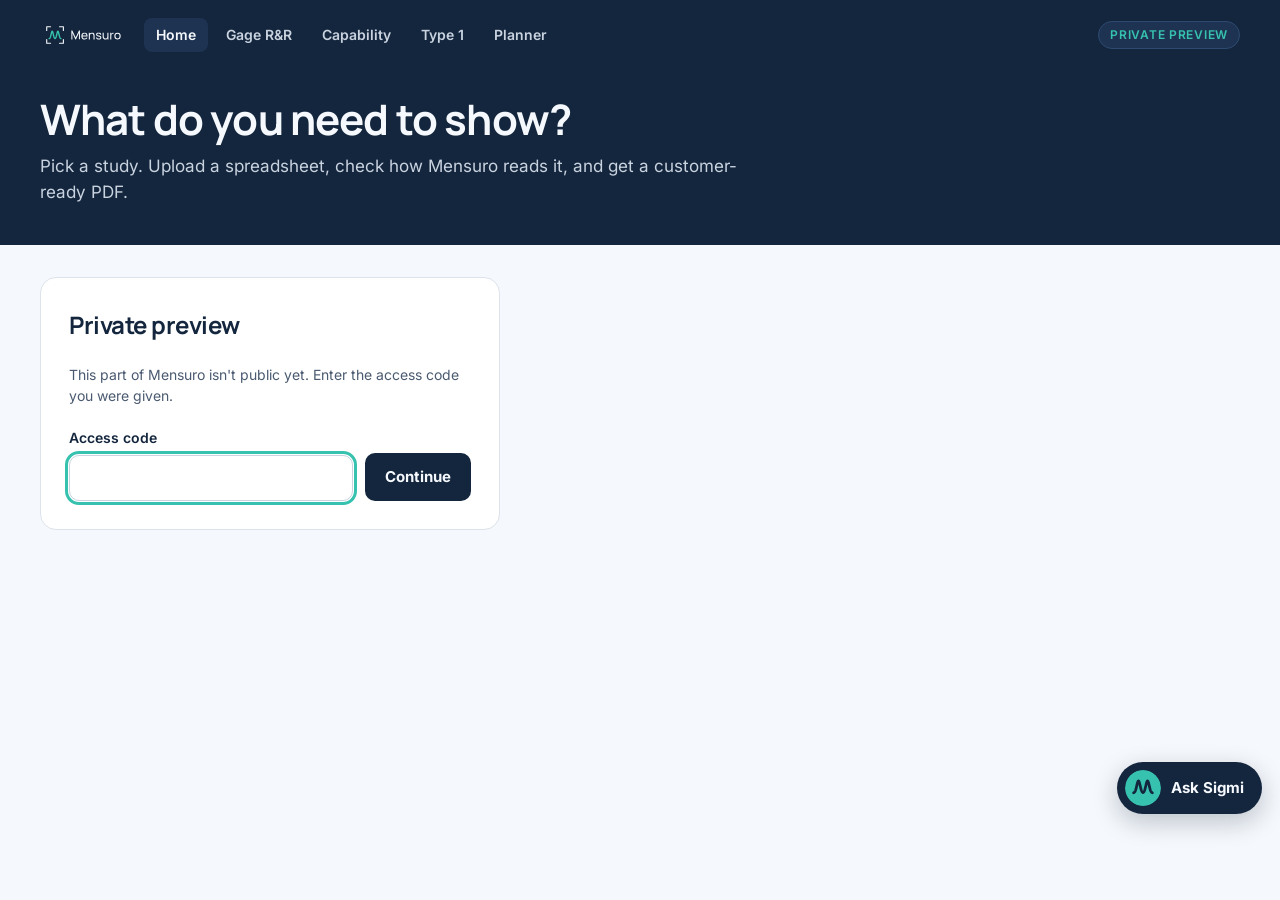
==== commit dc083371: "Lift the Sigmi button and panel above the Netlify badge Netlify's "Powered by Netlify" badge covered" ====
--- a/app/index.html
+++ b/app/index.html
@@ -9,7 +9,7 @@
 <link rel="icon" href="../assets/mensuro-favicon.svg" type="image/svg+xml">
 <link rel="icon" href="../assets/favicon-32.png" sizes="32x32" type="image/png">
 <link rel="stylesheet" href="../assets/fonts.css?v=20261027a">
-<link rel="stylesheet" href="app.css?v=20261031a">
+<link rel="stylesheet" href="app.css?v=20261101a">
 </head>
 <body data-tool="home">
 
--- a/app/app.css
+++ b/app/app.css
@@ -408,14 +408,15 @@
 .hub-foot { display: flex; flex-direction: column; gap: 6px; }
 @media (prefers-reduced-motion: reduce) { .hub-card { transition: none; } .hub-card:hover { transform: none; } }
 
-/* ---- Sigmi preview */
-.sigmi-fab { position: fixed; right: max(18px, env(safe-area-inset-right)); bottom: max(18px, env(safe-area-inset-bottom)); z-index: 50; display: flex; align-items: center; gap: 10px; height: 52px; padding: 0 18px 0 8px; border: 0; border-radius: 26px; background: var(--ink); color: var(--on-dark); font: inherit; font-weight: 700; font-size: 15px; cursor: pointer; box-shadow: 0 8px 24px rgba(20,38,61,.25); }
+/* ---- Sigmi preview. Sits above Netlify's "Powered by Netlify" badge (bottom right, about 70px tall with its margin). */
+:root { --sigmi-bottom: max(86px, calc(env(safe-area-inset-bottom) + 76px)); }
+.sigmi-fab { position: fixed; right: max(18px, env(safe-area-inset-right)); bottom: var(--sigmi-bottom); z-index: 50; display: flex; align-items: center; gap: 10px; height: 52px; padding: 0 18px 0 8px; border: 0; border-radius: 26px; background: var(--ink); color: var(--on-dark); font: inherit; font-weight: 700; font-size: 15px; cursor: pointer; box-shadow: 0 8px 24px rgba(20,38,61,.25); }
 .sigmi-fab img { width: 36px; height: 36px; border-radius: 50%; }
 .sigmi-fab:hover { background: var(--ink-2); }
 .sigmi-fab:focus-visible { outline: 3px solid var(--teal); outline-offset: 3px; }
-.sigmi { position: fixed; right: max(18px, env(safe-area-inset-right)); bottom: max(18px, env(safe-area-inset-bottom)); z-index: 51; width: min(400px, calc(100vw - 32px)); max-height: min(640px, calc(100vh - 36px)); display: flex; flex-direction: column; background: var(--white); border: 1px solid var(--line); border-radius: 18px; box-shadow: 0 18px 48px rgba(20,38,61,.22); overflow: hidden; }
+.sigmi { position: fixed; right: max(18px, env(safe-area-inset-right)); bottom: var(--sigmi-bottom); z-index: 51; width: min(400px, calc(100vw - 32px)); max-height: min(640px, calc(100vh - 104px)); display: flex; flex-direction: column; background: var(--white); border: 1px solid var(--line); border-radius: 18px; box-shadow: 0 18px 48px rgba(20,38,61,.22); overflow: hidden; }
 .sigmi[hidden] { display: none; }
-@media (max-width: 520px) { .sigmi { right: 8px; left: 8px; bottom: 8px; width: auto; max-height: calc(100vh - 16px); } }
+@media (max-width: 520px) { .sigmi { right: 8px; left: 8px; width: auto; max-height: calc(100vh - 96px); max-height: calc(100dvh - 96px); } }
 .sigmi-head { display: flex; align-items: center; gap: 10px; padding: 12px 12px 12px 14px; background: var(--ink); color: var(--on-dark); }
 .sigmi-head img { border-radius: 50%; }
 .sigmi-head div { display: flex; flex-direction: column; line-height: 1.25; flex: 1; }
@@ -444,4 +445,4 @@
   .sigmi-chips { flex-wrap: nowrap; overflow-x: auto; scrollbar-width: thin; }
   .sigmi-chip { flex: none; white-space: nowrap; }
 }
-.app-main { padding-bottom: 104px; }  /* room for the Ask Sigmi button */
+.app-main { padding-bottom: 168px; }  /* room for the Ask Sigmi button above the Netlify badge */
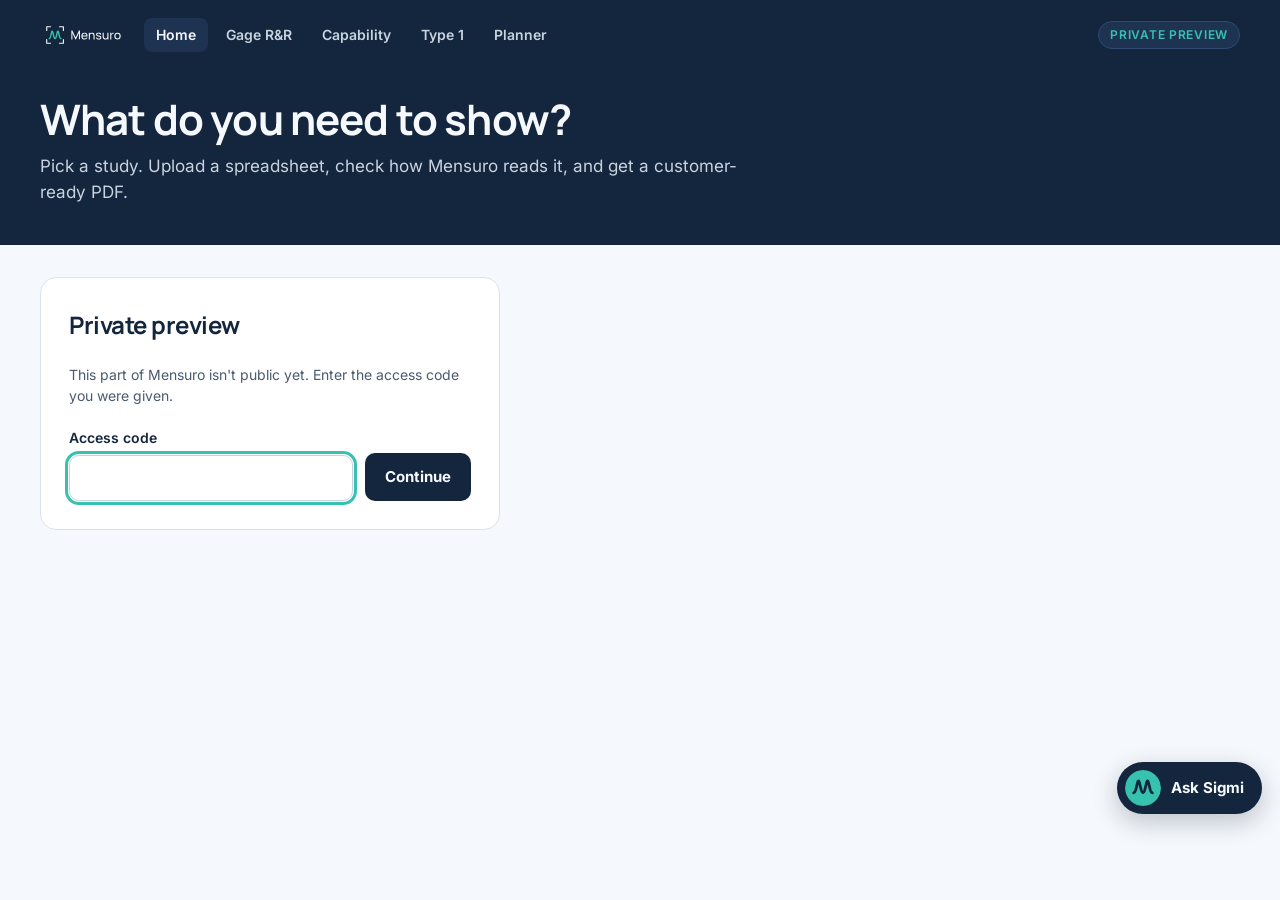
==== commit 87fdbfa8: "App home: accept the access code from an invite link mensuro.tech/app/?code=... checks the code with" ====
--- a/app/index.html
+++ b/app/index.html
@@ -97,7 +97,7 @@
 </main>
 
 <script src="app-config.js?v=20261029a"></script>
-<script src="hub.js?v=20261031a"></script>
+<script src="hub.js?v=20261101a"></script>
 <script src="sigmi.js?v=20261031a"></script>
 </body>
 </html>
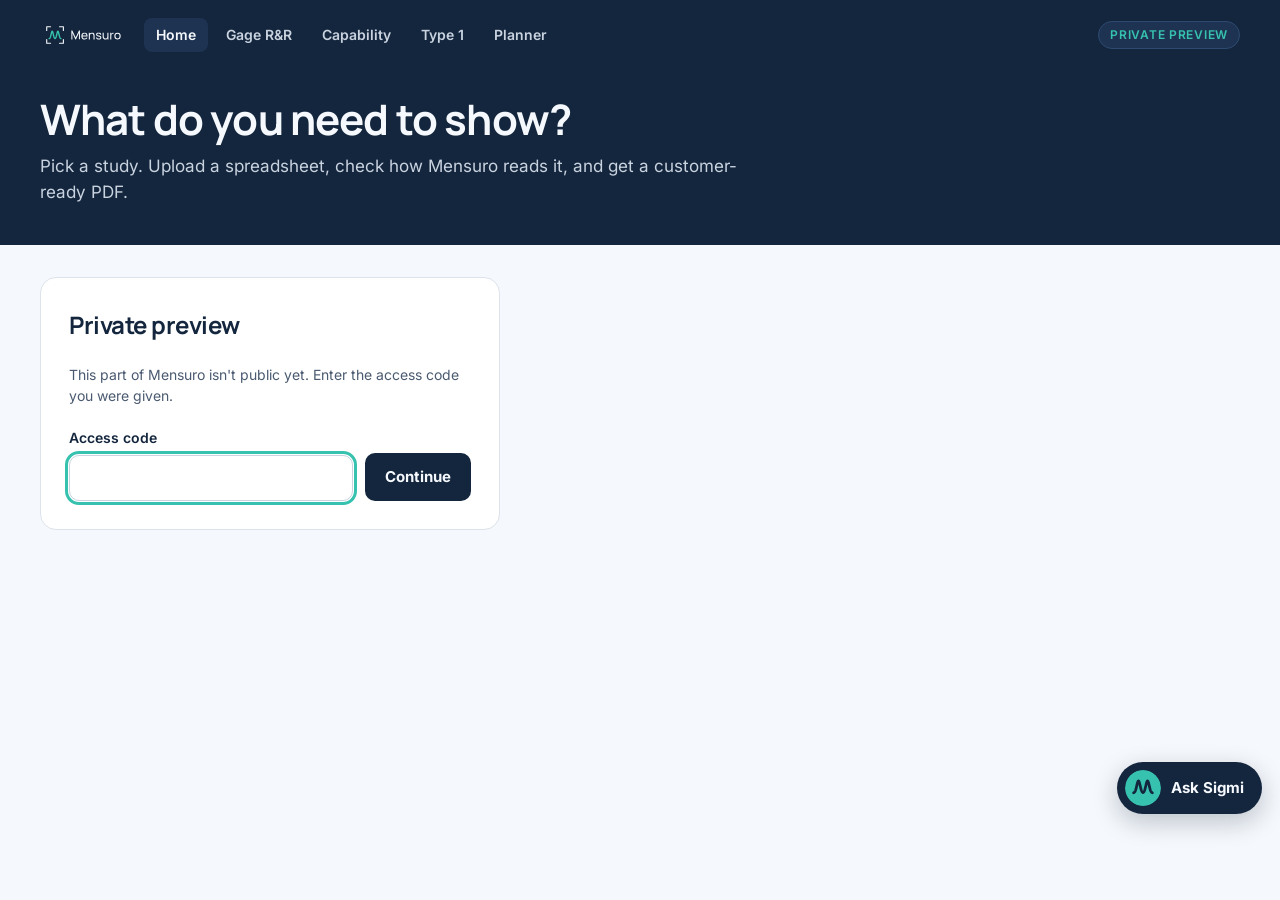
==== commit 1729960e: "Capability by cavity results: PPM on the verdict's spread, honest combined row, stability column Mat" ====
--- a/app/index.html
+++ b/app/index.html
@@ -9,7 +9,7 @@
 <link rel="icon" href="../assets/mensuro-favicon.svg" type="image/svg+xml">
 <link rel="icon" href="../assets/favicon-32.png" sizes="32x32" type="image/png">
 <link rel="stylesheet" href="../assets/fonts.css?v=20261027a">
-<link rel="stylesheet" href="app.css?v=20261101a">
+<link rel="stylesheet" href="app.css?v=20261113a">
 </head>
 <body data-tool="home">
 
@@ -98,6 +98,6 @@
 
 <script src="app-config.js?v=20261029a"></script>
 <script src="hub.js?v=20261101a"></script>
-<script src="sigmi.js?v=20261031a"></script>
+<script src="sigmi.js?v=20261113a"></script>
 </body>
 </html>
--- a/app/app.css
+++ b/app/app.css
@@ -345,6 +345,7 @@
 .vt { display: inline-block; font-size: 12px; font-weight: 700; padding: 2px 8px; border-radius: 5px; color: var(--white); white-space: nowrap; }
 .vt.acceptable { background: #1E7A46; } .vt.conditional { background: #8A5A00; } .vt.not_acceptable { background: #B42318; }
 .tagl { font-size: 11px; font-weight: 700; letter-spacing: 0.06em; text-transform: uppercase; color: #8A5A00; margin-left: 6px; }
+.th-sub { font-weight: 400; font-size: 11px; text-transform: none; letter-spacing: 0; white-space: nowrap; }
 
 /* ---- study planner */
 .src-key { display: flex; flex-wrap: wrap; gap: 8px 22px; font-size: 14px; color: var(--muted); }
